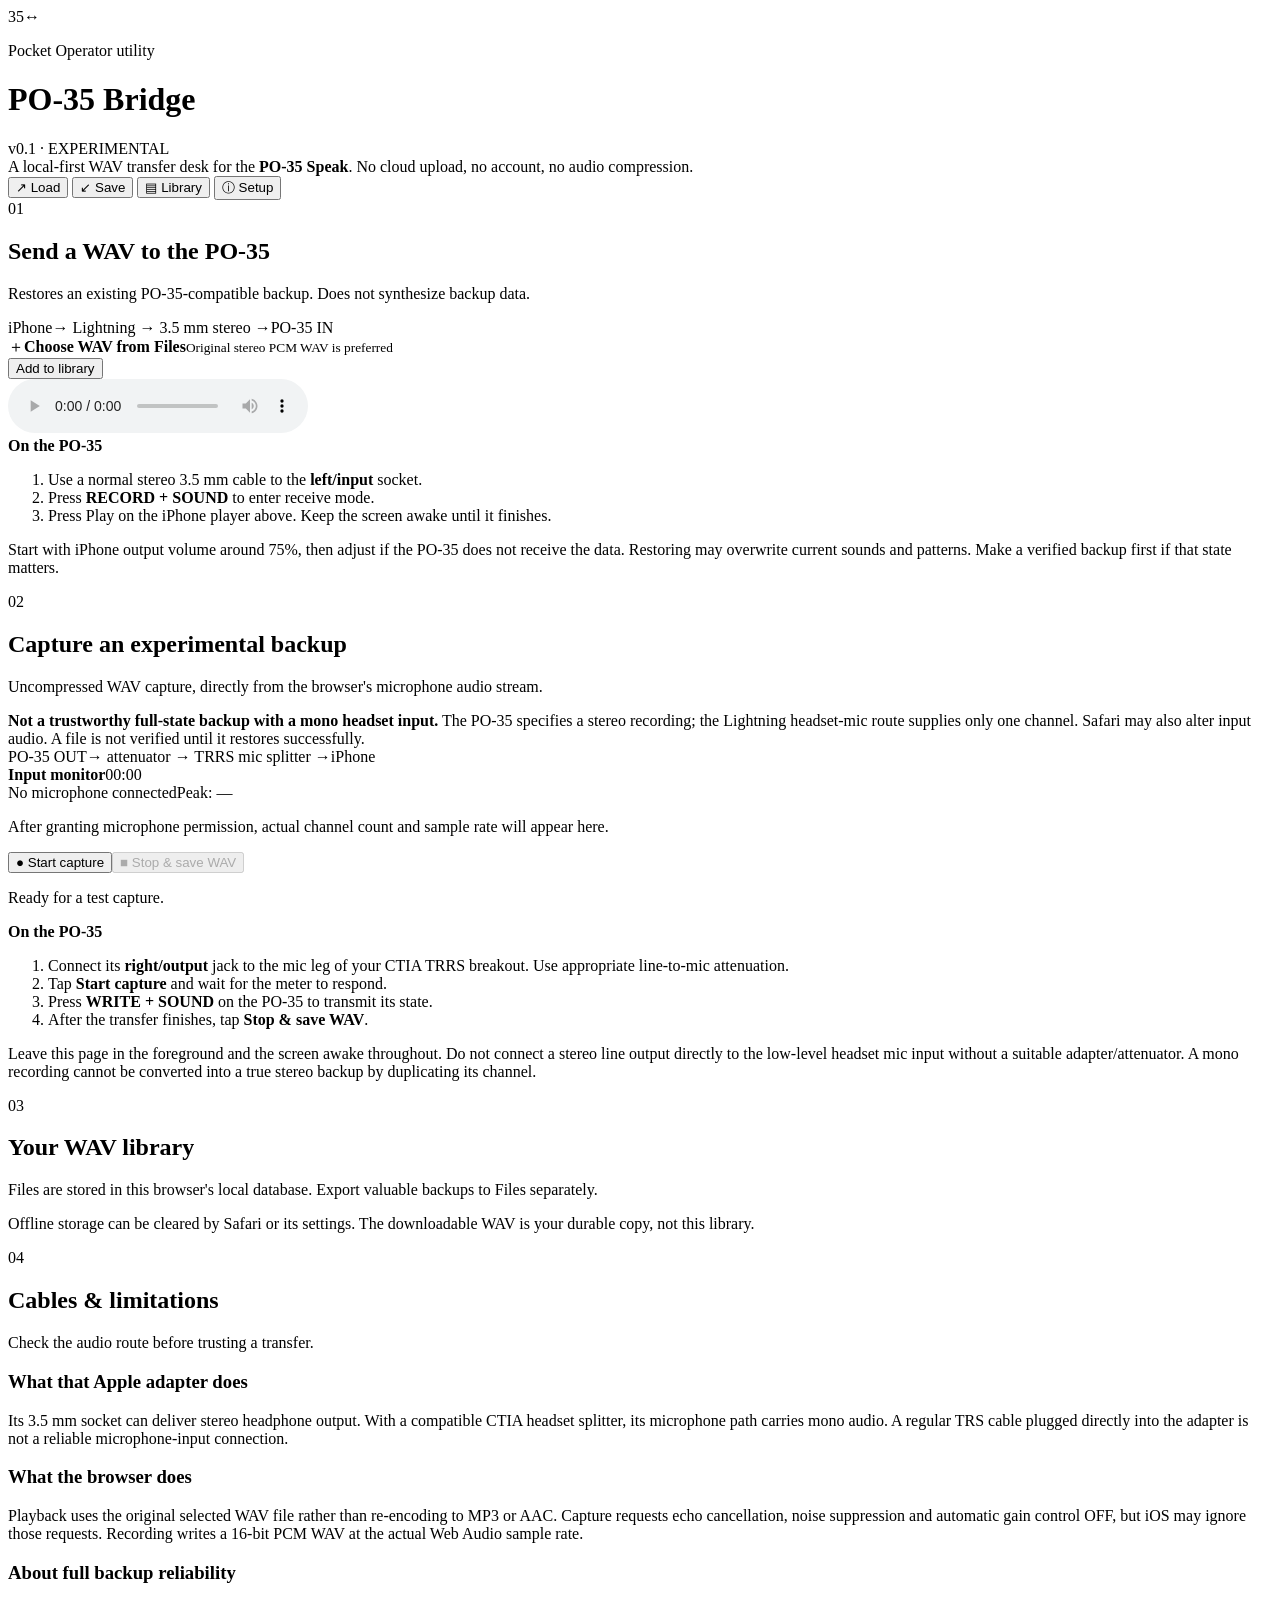
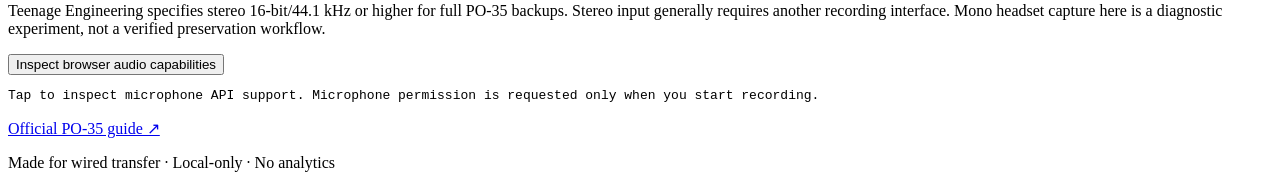
==== po35-bridge/index.html @ 53697aef "Add PO-35 Bridge mobile interface" ====
<!doctype html>
<html lang="en">
<head>
  <meta charset="utf-8">
  <meta name="viewport" content="width=device-width, initial-scale=1, viewport-fit=cover">
  <meta name="theme-color" content="#101b20">
  <meta name="apple-mobile-web-app-capable" content="yes">
  <meta name="apple-mobile-web-app-status-bar-style" content="black-translucent">
  <title>PO-35 Bridge</title>
  <link rel="manifest" href="manifest.webmanifest">
  <link rel="icon" href="icon.svg" type="image/svg+xml">
  <link rel="stylesheet" href="styles.css">
</head>
<body>
  <div class="app">
    <header class="header">
      <div class="brand"><div class="brand-icon" aria-hidden="true">35<span>↔</span></div><div><p class="eyebrow">Pocket Operator utility</p><h1>PO-35 Bridge</h1></div></div>
      <span class="version">v0.1 · EXPERIMENTAL</span>
    </header>
    <section class="intro">A local-first WAV transfer desk for the <strong>PO-35 Speak</strong>. No cloud upload, no account, no audio compression.</section>
    <nav class="tabs" aria-label="Sections">
      <button type="button" class="tab active" data-tab="load" aria-selected="true">↗ Load</button>
      <button type="button" class="tab" data-tab="save" aria-selected="false">↙ Save</button>
      <button type="button" class="tab" data-tab="library" aria-selected="false">▤ Library</button>
      <button type="button" class="tab" data-tab="info" aria-selected="false">ⓘ Setup</button>
    </nav>
    <main>
      <section id="page-load" class="page">
        <div class="section-heading"><span class="step">01</span><div><h2>Send a WAV to the PO-35</h2><p>Restores an existing PO-35-compatible backup. Does not synthesize backup data.</p></div></div>
        <div class="cable"><span>iPhone</span><span class="connector">→ Lightning → 3.5 mm stereo →</span><span>PO-35 IN</span></div>
        <label class="filepicker" for="chooseWav"><span class="filepicker-icon">＋</span><span><strong>Choose WAV from Files</strong><small>Original stereo PCM WAV is preferred</small></span></label>
        <input id="chooseWav" type="file" accept=".wav,.wave,audio/wav,audio/x-wav,audio/wave" hidden>
        <div id="loadSelection" class="selection hidden" aria-live="polite">
          <div class="rowline"><strong id="loadName"></strong><button type="button" id="storeImport" class="smallbutton">Add to library</button></div>
          <div id="loadMetadata" class="metadata"></div>
          <div id="loadWarning" class="warning hidden"></div>
          <audio id="player" controls playsinline preload="auto"></audio>
        </div>
        <div class="instructions"><strong>On the PO-35</strong><ol><li>Use a normal stereo 3.5 mm cable to the <strong>left/input</strong> socket.</li><li>Press <strong>RECORD + SOUND</strong> to enter receive mode.</li><li>Press Play on the iPhone player above. Keep the screen awake until it finishes.</li></ol></div>
        <p class="subtle">Start with iPhone output volume around 75%, then adjust if the PO-35 does not receive the data. Restoring may overwrite current sounds and patterns. Make a verified backup first if that state matters.</p>
      </section>
      <section id="page-save" class="page hidden">
        <div class="section-heading"><span class="step">02</span><div><h2>Capture an experimental backup</h2><p>Uncompressed WAV capture, directly from the browser's microphone audio stream.</p></div></div>
        <div class="warning"><strong>Not a trustworthy full-state backup with a mono headset input.</strong> The PO-35 specifies a stereo recording; the Lightning headset-mic route supplies only one channel. Safari may also alter input audio. A file is not verified until it restores successfully.</div>
        <div class="cable"><span>PO-35 OUT</span><span class="connector">→ attenuator → TRRS mic splitter →</span><span>iPhone</span></div>
        <div class="meter-card">
          <div class="rowline"><strong>Input monitor</strong><span id="recTimer" class="mono">00:00</span></div>
          <div class="meter-track"><div class="meter-fill" id="meter"></div></div>
          <div class="meterlabels"><span id="inputLabel">No microphone connected</span><span id="peakLabel">Peak: —</span></div>
          <p id="recordSettings" class="setting-text">After granting microphone permission, actual channel count and sample rate will appear here.</p>
        </div>
        <div class="record-controls"><button id="startRecord" class="primary">● Start capture</button><button id="stopRecord" class="danger" disabled>■ Stop & save WAV</button></div>
        <p id="recordStatus" class="status" role="status" aria-live="polite">Ready for a test capture.</p>
        <div class="instructions"><strong>On the PO-35</strong><ol><li>Connect its <strong>right/output</strong> jack to the mic leg of your CTIA TRRS breakout. Use appropriate line-to-mic attenuation.</li><li>Tap <strong>Start capture</strong> and wait for the meter to respond.</li><li>Press <strong>WRITE + SOUND</strong> on the PO-35 to transmit its state.</li><li>After the transfer finishes, tap <strong>Stop & save WAV</strong>.</li></ol></div>
        <p class="subtle">Leave this page in the foreground and the screen awake throughout. Do not connect a stereo line output directly to the low-level headset mic input without a suitable adapter/attenuator. A mono recording cannot be converted into a true stereo backup by duplicating its channel.</p>
      </section>
      <section id="page-library" class="page hidden">
        <div class="section-heading"><span class="step">03</span><div><h2>Your WAV library</h2><p>Files are stored in this browser's local database. Export valuable backups to Files separately.</p></div></div>
        <div id="libraryList" class="library-list"></div>
        <p class="subtle">Offline storage can be cleared by Safari or its settings. The downloadable WAV is your durable copy, not this library.</p>
      </section>
      <section id="page-info" class="page hidden">
        <div class="section-heading"><span class="step">04</span><div><h2>Cables & limitations</h2><p>Check the audio route before trusting a transfer.</p></div></div>
        <div class="info-panel"><h3>What that Apple adapter does</h3><p>Its 3.5 mm socket can deliver stereo headphone output. With a compatible CTIA headset splitter, its microphone path carries mono audio. A regular TRS cable plugged directly into the adapter is not a reliable microphone-input connection.</p></div>
        <div class="info-panel"><h3>What the browser does</h3><p>Playback uses the original selected WAV file rather than re-encoding to MP3 or AAC. Capture requests echo cancellation, noise suppression and automatic gain control OFF, but iOS may ignore those requests. Recording writes a 16-bit PCM WAV at the actual Web Audio sample rate.</p></div>
        <div class="info-panel"><h3>About full backup reliability</h3><p>Teenage Engineering specifies stereo 16-bit/44.1 kHz or higher for full PO-35 backups. Stereo input generally requires another recording interface. Mono headset capture here is a diagnostic experiment, not a verified preservation workflow.</p></div>
        <button type="button" id="showDevices" class="secondary">Inspect browser audio capabilities</button>
        <pre id="diagnostics" class="diag" aria-live="polite">Tap to inspect microphone API support. Microphone permission is requested only when you start recording.</pre>
        <p class="subtle"><a href="https://teenage.engineering/guides/po-35/en" target="_blank" rel="noreferrer">Official PO-35 guide ↗</a></p>
      </section>
    </main>
    <footer>Made for wired transfer · Local-only · No analytics</footer>
  </div>
  <script src="app.js" defer></script>
</body>
</html>
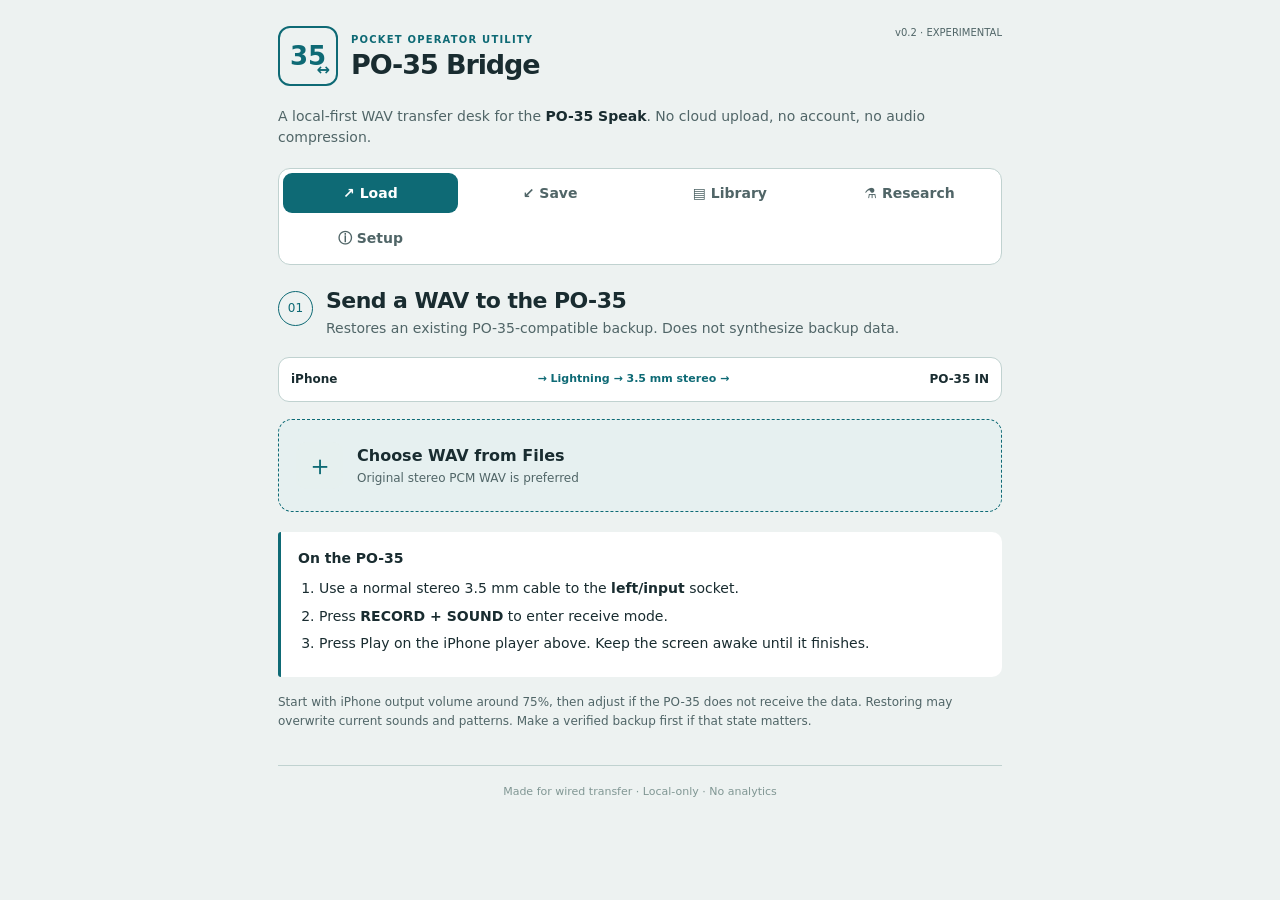
==== commit 251932d1: "Add controlled-backup research workflow and refresh offline cache" ====
--- a/po35-bridge/index.html
+++ b/po35-bridge/index.html
@@ -15,13 +15,14 @@
   <div class="app">
     <header class="header">
       <div class="brand"><div class="brand-icon" aria-hidden="true">35<span>↔</span></div><div><p class="eyebrow">Pocket Operator utility</p><h1>PO-35 Bridge</h1></div></div>
-      <span class="version">v0.1 · EXPERIMENTAL</span>
+      <span class="version">v0.2 · EXPERIMENTAL</span>
     </header>
     <section class="intro">A local-first WAV transfer desk for the <strong>PO-35 Speak</strong>. No cloud upload, no account, no audio compression.</section>
     <nav class="tabs" aria-label="Sections">
       <button type="button" class="tab active" data-tab="load" aria-selected="true">↗ Load</button>
       <button type="button" class="tab" data-tab="save" aria-selected="false">↙ Save</button>
       <button type="button" class="tab" data-tab="library" aria-selected="false">▤ Library</button>
+      <button type="button" class="tab" data-tab="research" aria-selected="false">⚗ Research</button>
       <button type="button" class="tab" data-tab="info" aria-selected="false">ⓘ Setup</button>
     </nav>
     <main>
@@ -59,8 +60,45 @@
         <div id="libraryList" class="library-list"></div>
         <p class="subtle">Offline storage can be cleared by Safari or its settings. The downloadable WAV is your durable copy, not this library.</p>
       </section>
+      <section id="page-research" class="page hidden">
+        <div class="section-heading"><span class="step">04</span><div><h2>Research · controlled backups</h2><p>Inspect three original WAV recordings before decoding the PO-35's data protocol.</p></div></div>
+        <div class="info-panel"><h3>Best recording path for this experiment</h3><p><strong>PO-35 OUT → stereo 3.5 mm cable → 2010 iMac LINE IN → Audacity</strong>. Set Audacity to stereo, record 16-bit PCM WAV at 44.1 kHz or higher (24-bit is also fine). Turn off processing, enhancement, normalization, and automatic gain. Do not resample or trim the exported file.</p></div>
+        <div class="warning">This tool is a <strong>WAV integrity and signal inspector</strong>, not a PO-35 protocol decoder. File hashes prove byte integrity, not that two captures contain the same device data. Keep each original WAV outside the browser.</div>
+        <div class="instructions"><strong>Record in this order</strong><ol>
+          <li><strong>Baseline A:</strong> Record a complete transfer from the PO-35 using <strong>WRITE + SOUND</strong>. Do not change its state.</li>
+          <li><strong>Baseline B:</strong> Record the same state again without pressing other buttons or changing settings.</li>
+          <li><strong>One-step change:</strong> Deliberately toggle just one sequencer step in one pattern; note precisely which pattern, sound, and step. Make a third complete recording. Keep the changed state until all three files are safely exported.</li>
+        </ol></div>
+        <div class="research-slots">
+          <div class="research-slot">
+            <div class="rowline"><strong>A · Unchanged baseline 1</strong><span class="mono" id="researchStatusA">Waiting</span></div>
+            <label class="filepicker compact" for="researchFileA"><span class="filepicker-icon">＋</span><span><strong>Choose first WAV</strong><small>Original Audacity stereo export</small></span></label>
+            <input id="researchFileA" type="file" accept=".wav,.wave,audio/wav,audio/x-wav" hidden>
+            <div id="researchResultA" class="research-result" aria-live="polite">No file selected.</div>
+          </div>
+          <div class="research-slot">
+            <div class="rowline"><strong>B · Unchanged baseline 2</strong><span class="mono" id="researchStatusB">Waiting</span></div>
+            <label class="filepicker compact" for="researchFileB"><span class="filepicker-icon">＋</span><span><strong>Choose second WAV</strong><small>Same state, independent recording</small></span></label>
+            <input id="researchFileB" type="file" accept=".wav,.wave,audio/wav,audio/x-wav" hidden>
+            <div id="researchResultB" class="research-result" aria-live="polite">No file selected.</div>
+          </div>
+          <div class="research-slot">
+            <div class="rowline"><strong>C · Single-step modification</strong><span class="mono" id="researchStatusC">Waiting</span></div>
+            <label class="filepicker compact" for="researchFileC"><span class="filepicker-icon">＋</span><span><strong>Choose third WAV</strong><small>Exactly one deliberate change</small></span></label>
+            <input id="researchFileC" type="file" accept=".wav,.wave,audio/wav,audio/x-wav" hidden>
+            <div id="researchResultC" class="research-result" aria-live="polite">No file selected.</div>
+          </div>
+        </div>
+        <label class="fieldlabel" for="researchChange">Describe the single change</label>
+        <input id="researchChange" class="textinput" type="text" placeholder="e.g. pattern 1, sound 1, step 5: off → on">
+        <label class="fieldlabel" for="researchNotes">Recording setup / additional notes</label>
+        <textarea id="researchNotes" class="textinput" rows="3" placeholder="iMac input settings, PO volume, Audacity version, issues during recording…"></textarea>
+        <button id="researchExport" type="button" class="primary full-width" disabled>Export experiment manifest (.json)</button>
+        <p id="researchSummary" class="status" role="status">Import at least one WAV to inspect its channels, peak, duration, and SHA-256 fingerprint.</p>
+        <p class="subtle">A manifest contains metadata only, not your audio files. Export it and upload the three original WAVs separately for analysis. A mono or suspect file will remain labeled as such; the app never upmixes, alters, or silently repairs your recordings.</p>
+      </section>
       <section id="page-info" class="page hidden">
-        <div class="section-heading"><span class="step">04</span><div><h2>Cables & limitations</h2><p>Check the audio route before trusting a transfer.</p></div></div>
+        <div class="section-heading"><span class="step">05</span><div><h2>Cables & limitations</h2><p>Check the audio route before trusting a transfer.</p></div></div>
         <div class="info-panel"><h3>What that Apple adapter does</h3><p>Its 3.5 mm socket can deliver stereo headphone output. With a compatible CTIA headset splitter, its microphone path carries mono audio. A regular TRS cable plugged directly into the adapter is not a reliable microphone-input connection.</p></div>
         <div class="info-panel"><h3>What the browser does</h3><p>Playback uses the original selected WAV file rather than re-encoding to MP3 or AAC. Capture requests echo cancellation, noise suppression and automatic gain control OFF, but iOS may ignore those requests. Recording writes a 16-bit PCM WAV at the actual Web Audio sample rate.</p></div>
         <div class="info-panel"><h3>About full backup reliability</h3><p>Teenage Engineering specifies stereo 16-bit/44.1 kHz or higher for full PO-35 backups. Stereo input generally requires another recording interface. Mono headset capture here is a diagnostic experiment, not a verified preservation workflow.</p></div>
@@ -72,5 +110,6 @@
     <footer>Made for wired transfer · Local-only · No analytics</footer>
   </div>
   <script src="app.js" defer></script>
+  <script src="research.js" defer></script>
 </body>
 </html>
--- a/po35-bridge/styles.css
+++ b/po35-bridge/styles.css
@@ -0,0 +1,70 @@
+:root{color-scheme:dark;--bg:#101b20;--surface:#1a292e;--surface2:#25383e;--border:#38565d;--text:#f1f5ef;--muted:#afc3c0;--accent:#7fdbe0;--danger:#ed9893}
+*{box-sizing:border-box}
+html{-webkit-text-size-adjust:100%}
+body{margin:0;background:radial-gradient(circle at 100% 0%,#263c40 0,transparent 45%),var(--bg);color:var(--text);font:16px/1.48 -apple-system,BlinkMacSystemFont,system-ui,sans-serif}
+.app{max-width:760px;margin:0 auto;padding:env(safe-area-inset-top) 18px 40px}
+.header{display:flex;justify-content:space-between;align-items:center;gap:8px;padding:26px 0 20px}
+.brand{display:flex;gap:13px;align-items:center}
+.brand-icon{display:grid;place-items:center;position:relative;width:60px;height:60px;flex:none;border:2px solid var(--accent);border-radius:12px;color:var(--accent);font-size:26px;font-weight:900}
+.brand-icon span{position:absolute;font-size:16px;right:6px;bottom:2px}
+.eyebrow{margin:0;color:var(--accent);letter-spacing:.12em;text-transform:uppercase;font-size:10px;font-weight:800}
+h1{margin:2px 0 0;font-size:27px;letter-spacing:-.04em;line-height:1.1}
+.version{font-size:10px;color:var(--muted);white-space:nowrap;align-self:flex-start}
+.intro{color:var(--muted);font-size:14px;margin-bottom:21px}
+.intro strong{color:var(--text)}
+.tabs{display:grid;grid-template-columns:repeat(4,minmax(0,1fr));gap:5px;padding:4px;background:var(--surface);border:1px solid var(--border);border-radius:12px;margin-bottom:26px}
+.tab{appearance:none;background:none;border:0;color:var(--muted);border-radius:9px;padding:12px 5px;font:700 14px system-ui;cursor:pointer}
+.tab.active{background:var(--accent);color:#102126}
+.hidden{display:none!important}
+.section-heading{display:flex;gap:13px;align-items:flex-start;margin-bottom:18px}
+.step{flex:none;display:grid;place-items:center;width:35px;height:35px;border:1px solid var(--accent);border-radius:50%;color:var(--accent);font-size:12px}
+.section-heading h2{margin:-3px 0 3px;font-size:22px;line-height:1.2;letter-spacing:-.025em}
+.section-heading p{margin:0;color:var(--muted);font-size:14px}
+.cable{display:flex;justify-content:space-between;align-items:center;gap:8px;padding:13px 12px;margin:17px 0;background:var(--surface);border:1px solid var(--border);border-radius:11px;font-size:12px;font-weight:750}
+.connector{font-size:11px;font-weight:550;color:var(--accent);text-align:center}
+.filepicker{display:flex;gap:14px;align-items:center;border:1.5px dashed var(--accent);background:rgba(127,219,224,.05);border-radius:14px;padding:22px 17px;cursor:pointer;margin-bottom:20px}
+.filepicker-icon{display:grid;place-items:center;min-width:47px;height:47px;border-radius:10px;background:var(--surface2);color:var(--accent);font-size:28px}
+.filepicker strong,.filepicker small{display:block}
+.filepicker small{color:var(--muted);font-size:12px;margin-top:3px}
+.selection,.meter-card,.info-panel,.library-entry{background:var(--surface);border:1px solid var(--border);border-radius:13px;padding:16px;margin:16px 0}
+.rowline{display:flex;justify-content:space-between;align-items:center;gap:12px}
+.rowline strong,.library-entry h3{overflow-wrap:anywhere}
+.metadata{display:flex;gap:8px;flex-wrap:wrap;margin:12px 0}
+.metadata span{background:var(--surface2);color:var(--muted);border-radius:6px;padding:4px 7px;font-size:12px}
+audio{display:block;width:100%;margin-top:14px}
+button{font:inherit;cursor:pointer;touch-action:manipulation}
+button:disabled{opacity:.45;cursor:not-allowed}
+.smallbutton,.secondary{border:1px solid var(--border);background:var(--surface2);color:var(--text);border-radius:8px;padding:9px 11px;font-size:12px;font-weight:650}
+.secondary{font-size:13px;padding:12px}
+.instructions{background:var(--surface);border-left:3px solid var(--accent);border-radius:3px 10px 10px 3px;padding:16px 17px;margin-top:20px;font-size:14px}
+.instructions ol{margin:9px 0 0;padding-left:21px}
+.instructions li{padding-bottom:7px}
+.subtle{color:var(--muted);font-size:12px;line-height:1.55;margin:16px 0 0}
+.warning{background:#392e22;color:#f4dbab;border:1px solid #705332;border-radius:11px;padding:12px 14px;font-size:13px;margin:16px 0}
+.mono{font-variant-numeric:tabular-nums;font-family:ui-monospace,SFMono-Regular,monospace;color:var(--accent)}
+.meter-track{height:17px;border-radius:6px;background:linear-gradient(to right,#293b3c 0%,#3f584e 70%,#7a603d 90%,#923d40 100%);border:1px solid #536567;overflow:hidden;margin:16px 0 8px}
+.meter-fill{height:100%;width:0;background:rgba(127,219,224,.8)}
+.meterlabels{display:flex;justify-content:space-between;gap:9px;color:var(--muted);font-size:11px}
+.setting-text{color:var(--muted);font-size:12px;margin:12px 0 0;overflow-wrap:anywhere}
+.record-controls{display:grid;grid-template-columns:1fr 1fr;gap:8px;margin-top:18px}
+.primary,.danger{border:0;border-radius:10px;padding:13px 10px;min-height:54px;font-size:14px;font-weight:800}
+.primary{background:var(--accent);color:#102126}
+.danger{background:var(--danger);color:#351b1b}
+.status{color:var(--muted);font-size:13px;margin:12px 0 0}
+.status.error{color:var(--danger)}
+.library-list{display:grid;gap:10px}
+.empty{padding:22px;border:1px dashed var(--border);border-radius:12px;text-align:center;color:var(--muted);font-size:14px}
+.library-entry{margin:0}
+.library-entry h3{font-size:14px;margin:0 0 5px}
+.library-entry small{color:var(--muted)}
+.library-actions{display:flex;gap:7px;margin-top:12px;flex-wrap:wrap}
+.library-actions button{flex:1;min-width:74px}
+.info-panel{font-size:14px;color:var(--muted)}
+.info-panel h3{margin:0 0 4px;color:var(--text);font-size:15px}
+.info-panel p{margin:0}
+.diag{white-space:pre-wrap;overflow-wrap:anywhere;background:var(--surface2);border-radius:10px;padding:13px;color:var(--muted);font-size:11px;line-height:1.6}
+footer{color:#819794;text-align:center;border-top:1px solid var(--border);margin-top:35px;padding-top:18px;font-size:11px}
+a{color:var(--accent)}
+:focus-visible{outline:3px solid var(--accent);outline-offset:3px}
+@media(max-width:420px){.header{padding-top:22px}.version{font-size:9px}.brand-icon{width:53px;height:53px}.tab{font-size:13px}.cable{padding:11px 8px;font-size:11px}.connector{font-size:10px}.section-heading h2{font-size:21px}}
+@media(prefers-color-scheme:light){:root{color-scheme:light;--bg:#edf2f1;--surface:#fff;--surface2:#e6f0ef;--border:#c0d2d0;--text:#192c30;--muted:#506567;--accent:#0e6a75;--danger:#a63c3b}body{background:var(--bg)}.tab.active,.primary,.danger{color:white}.warning{background:#fff3e4;color:#614120;border-color:#c79d6f}}
